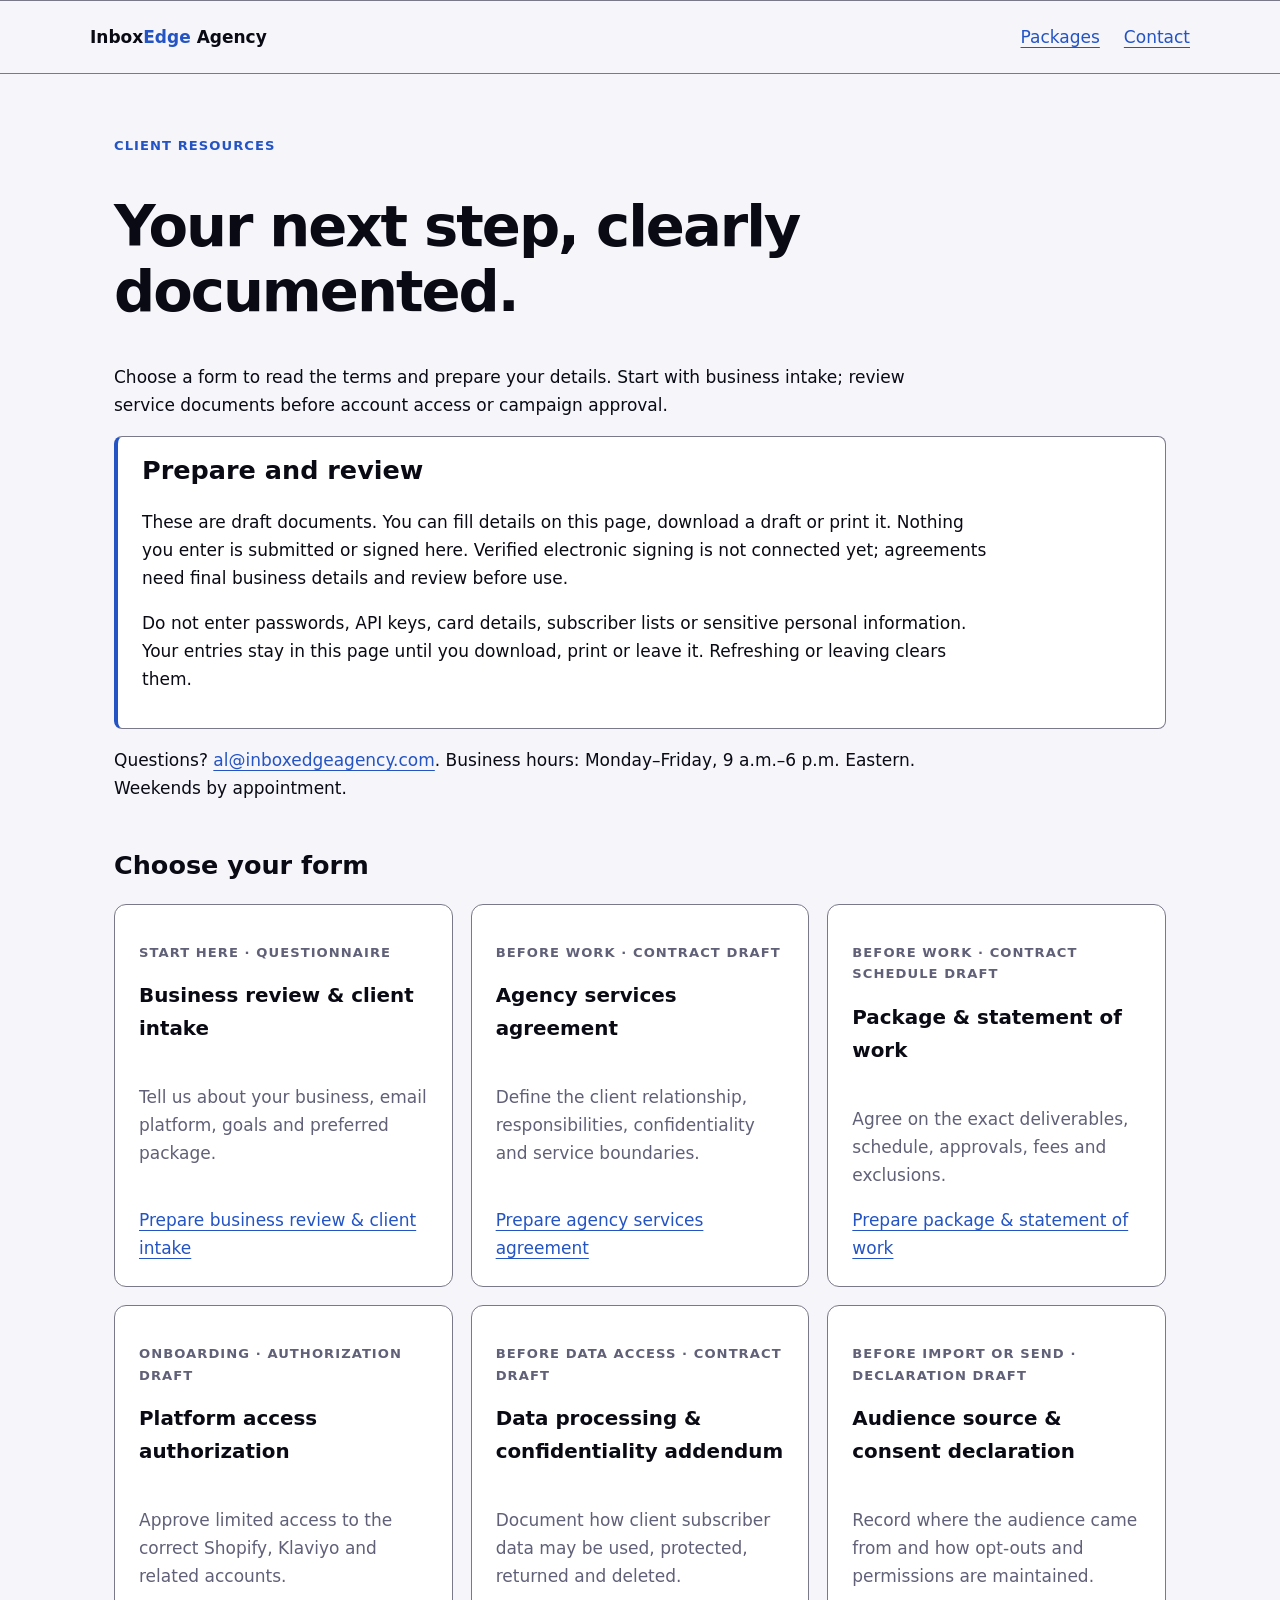
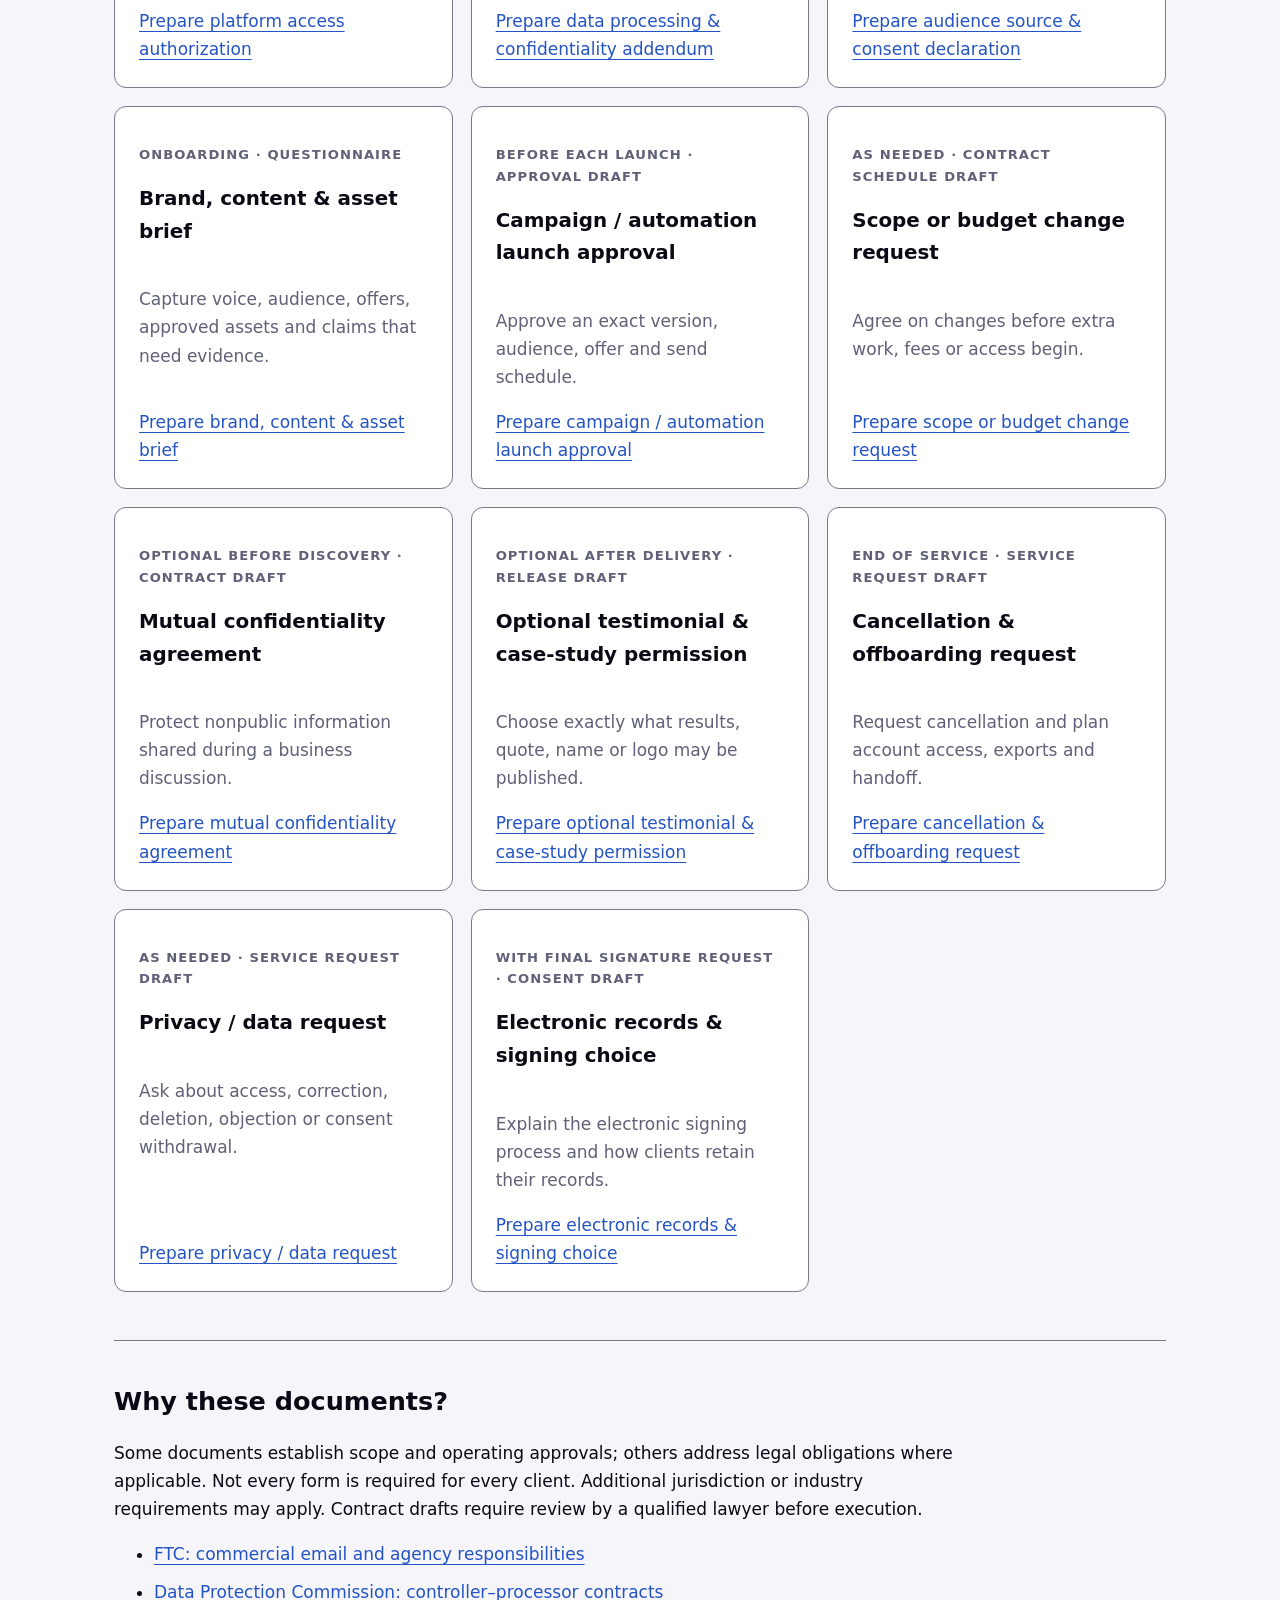
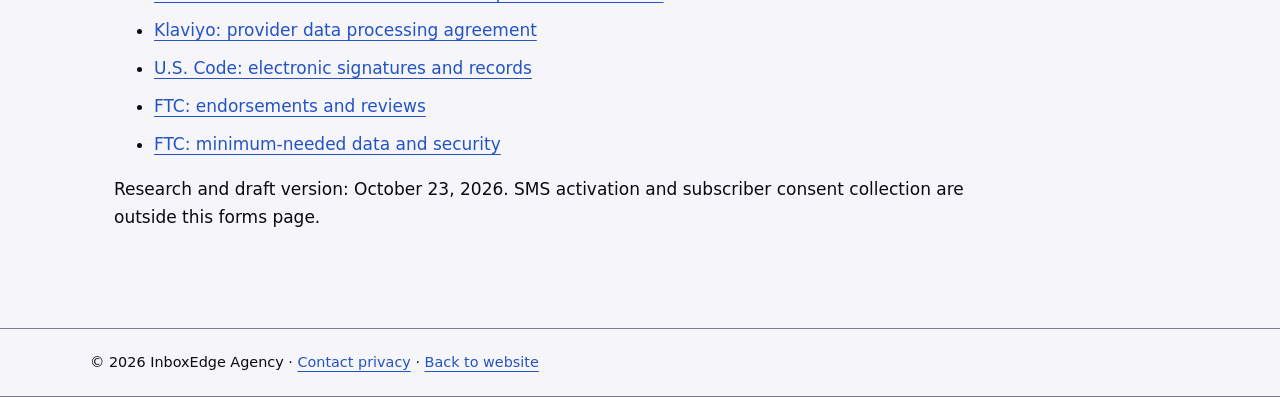
==== forms/index.html @ d17d98b5 "Add researched client forms preparation library and business hours" ====
<!doctype html>
<html lang="en">
<head><meta charset="utf-8"><meta name="viewport" content="width=device-width,initial-scale=1"><meta name="referrer" content="strict-origin-when-cross-origin">
<title>Client Forms | InboxEdge Agency</title><meta name="description" content="Prepare your InboxEdge client intake, project scope, access instructions and service documents.">
<link rel="stylesheet" href="/forms/forms.css"><script src="/forms/forms.js" defer></script></head>
<body><a class="skip" href="#main">Skip to forms</a>
<header><nav aria-label="Main navigation"><a class="brand" href="/">Inbox<span>Edge</span> Agency</a><a href="/#services">Packages</a><a href="/#contact">Contact</a></nav></header>
<main id="main"><div class="intro"><p class="eyebrow">Client resources</p><h1>Your next step, clearly documented.</h1><p>Choose a form to read the terms and prepare your details. Start with business intake; review service documents before account access or campaign approval.</p>
<aside class="notice"><h2>Prepare and review</h2><p>These are draft documents. You can fill details on this page, download a draft or print it. Nothing you enter is submitted or signed here. Verified electronic signing is not connected yet; agreements need final business details and review before use.</p><p>Do not enter passwords, API keys, card details, subscriber lists or sensitive personal information. Your entries stay in this page until you download, print or leave it. Refreshing or leaving clears them.</p></aside>
<p>Questions? <a href="mailto:al@inboxedgeagency.com">al@inboxedgeagency.com</a>. Business hours: Monday–Friday, 9 a.m.–6 p.m. Eastern. Weekends by appointment.</p></div>
<section id="catalog" aria-labelledby="catalog-heading"><h2 id="catalog-heading">Choose your form</h2><div id="cards" class="cards"><p id="loading" role="status">Loading forms…</p></div></section>
<section id="document" hidden aria-labelledby="document-title"><a href="#catalog">← All forms</a><p id="document-meta" class="eyebrow"></p><h2 id="document-title" tabindex="-1"></h2><p id="document-summary"></p><p class="notice">DRAFT • Not submitted • Not signed. Complete agreement details and verified signing are required before execution.</p>
<div id="terms"></div><h3>Prepare your details</h3><p>Fields are optional while preparing a draft. Complete required information in the final approved workflow.</p><div id="fields" class="fields"></div>
<div class="actions"><button id="view-draft" type="button">View / copy completed draft</button><button id="download" type="button" class="secondary">Download draft</button><button id="print" type="button" class="secondary">Print / save as PDF</button><button type="button" disabled>Electronic signing not connected</button></div><div id="draft-output" class="field" hidden><label for="draft-text">Your prepared draft — select and copy to retain a copy</label><textarea id="draft-text" readonly rows="14"></textarea></div><p id="action-status" role="status" aria-live="polite"></p><p>Preparing or downloading does not send your document to InboxEdge. Contact the agency for the final reviewed agreement and a verified signing invitation.</p></section>
<noscript><p>Enable JavaScript to prepare forms. You can also <a href="/forms/catalog.json">read the complete draft document catalog</a> or contact the agency.</p></noscript>
<section class="research"><h2>Why these documents?</h2><p>Some documents establish scope and operating approvals; others address legal obligations where applicable. Not every form is required for every client. Additional jurisdiction or industry requirements may apply. Contract drafts require review by a qualified lawyer before execution.</p><ul>
<li><a href="https://www.ftc.gov/business-guidance/resources/can-spam-act-compliance-guide-business">FTC: commercial email and agency responsibilities</a></li>
<li><a href="https://www.dataprotection.ie/en/dpc-guidance/data-processing-agreements">Data Protection Commission: controller–processor contracts</a></li>
<li><a href="https://www.klaviyo.com/legal/data-processing-agreement">Klaviyo: provider data processing agreement</a></li>
<li><a href="https://uscode.house.gov/view.xhtml?req=granuleid:USC-prelim-title15-section7001&amp;num=0&amp;edition=prelim">U.S. Code: electronic signatures and records</a></li>
<li><a href="https://www.ftc.gov/business-guidance/advertising-marketing/endorsements-influencers-reviews">FTC: endorsements and reviews</a></li>
<li><a href="https://www.ftc.gov/business-guidance/resources/start-security-guide-business">FTC: minimum-needed data and security</a></li></ul><p>Research and draft version: October 23, 2026. SMS activation and subscriber consent collection are outside this forms page.</p></section>
</main><footer>© 2026 InboxEdge Agency · <a href="/#privacy">Contact privacy</a> · <a href="/">Back to website</a></footer></body></html>
---- forms/forms.css ----
:root{color-scheme:dark;--bg:#0a0a0f;--card:#15151e;--fg:#f0f0f5;--muted:#aaaabd;--accent:#8eb0ff;--border:#44445a;--button:#2856c7}
*{box-sizing:border-box}html{scroll-padding-top:24px}body{margin:0;background:var(--bg);color:var(--fg);font:17px/1.65 system-ui,sans-serif}a{color:var(--accent);text-underline-offset:4px}header,footer{border-block:1px solid var(--border);padding:22px max(24px,calc((100vw - 1100px)/2))}nav{display:flex;align-items:center;gap:24px;flex-wrap:wrap}.brand{font-weight:800;color:var(--fg);text-decoration:none;margin-right:auto}.brand span{color:var(--accent)}main{max-width:1100px;margin:auto;padding:48px 24px}h1{font-size:clamp(2.1rem,6vw,3.6rem);line-height:1.12;letter-spacing:-.035em;max-width:800px}h2{line-height:1.25}p{max-width:850px}.eyebrow{color:var(--accent);font-size:.82rem;text-transform:uppercase;letter-spacing:.08em;font-weight:700}.notice{background:var(--card);border:1px solid var(--border);border-left:4px solid var(--accent);padding:18px 24px;border-radius:8px}.notice h2{margin-top:0}section{margin-block:48px}.cards{display:grid;grid-template-columns:repeat(auto-fit,minmax(min(100%,290px),1fr));gap:18px}.card{background:var(--card);padding:24px;border:1px solid var(--border);border-radius:12px;display:flex;flex-direction:column;align-items:flex-start}.card h3{margin-top:4px}.card p{color:var(--muted)}.card a{margin-top:auto}.fields{display:grid;grid-template-columns:minmax(0,1fr);gap:20px}.field label{display:block;font-weight:650}.field input,.field textarea{display:block;width:100%;background:var(--card);color:var(--fg);border:1px solid var(--muted);border-radius:6px;padding:12px;font:inherit}.field textarea{min-height:100px;resize:vertical}.actions{display:flex;flex-wrap:wrap;gap:12px;margin-block:24px}button{font:inherit;background:var(--button);color:#fff;border:1px solid var(--accent);border-radius:6px;padding:12px 18px;cursor:pointer}button.secondary{background:var(--card)}button:disabled{background:var(--card);color:var(--muted);cursor:not-allowed;border-color:var(--border)}:focus-visible{outline:3px solid var(--accent);outline-offset:4px}.skip{position:absolute;top:-100px;left:12px;background:var(--card);padding:12px}.skip:focus{top:12px}.print-value{display:none}#document-title{scroll-margin-top:24px}.research{border-top:1px solid var(--border);padding-top:24px}footer{font-size:.9rem}li{margin-bottom:10px}button,a,input,textarea{overflow-wrap:anywhere}[hidden]{display:none!important}
@media(prefers-color-scheme:light){:root{color-scheme:light;--bg:#f5f5fa;--card:#fff;--fg:#0a0a14;--muted:#606078;--accent:#2454c4;--border:#79798a}}
@media(prefers-reduced-motion:reduce){*{scroll-behavior:auto!important}}
@media print{body{background:white;color:black;font:11pt/1.5 sans-serif}header,footer,.intro,#catalog,.research,.actions,#action-status,#document>a,#document>p:last-child{display:none!important}main{max-width:none;padding:0}section{margin:0}#document{display:block}a{color:black}input,textarea{display:none!important}.print-value{display:block;white-space:pre-wrap;overflow-wrap:anywhere;border-bottom:1px solid #888;padding:8px 0;min-height:25px}.field{break-inside:avoid;margin-bottom:18px}.notice{background:white;border:1px solid black}h3{break-after:avoid}}
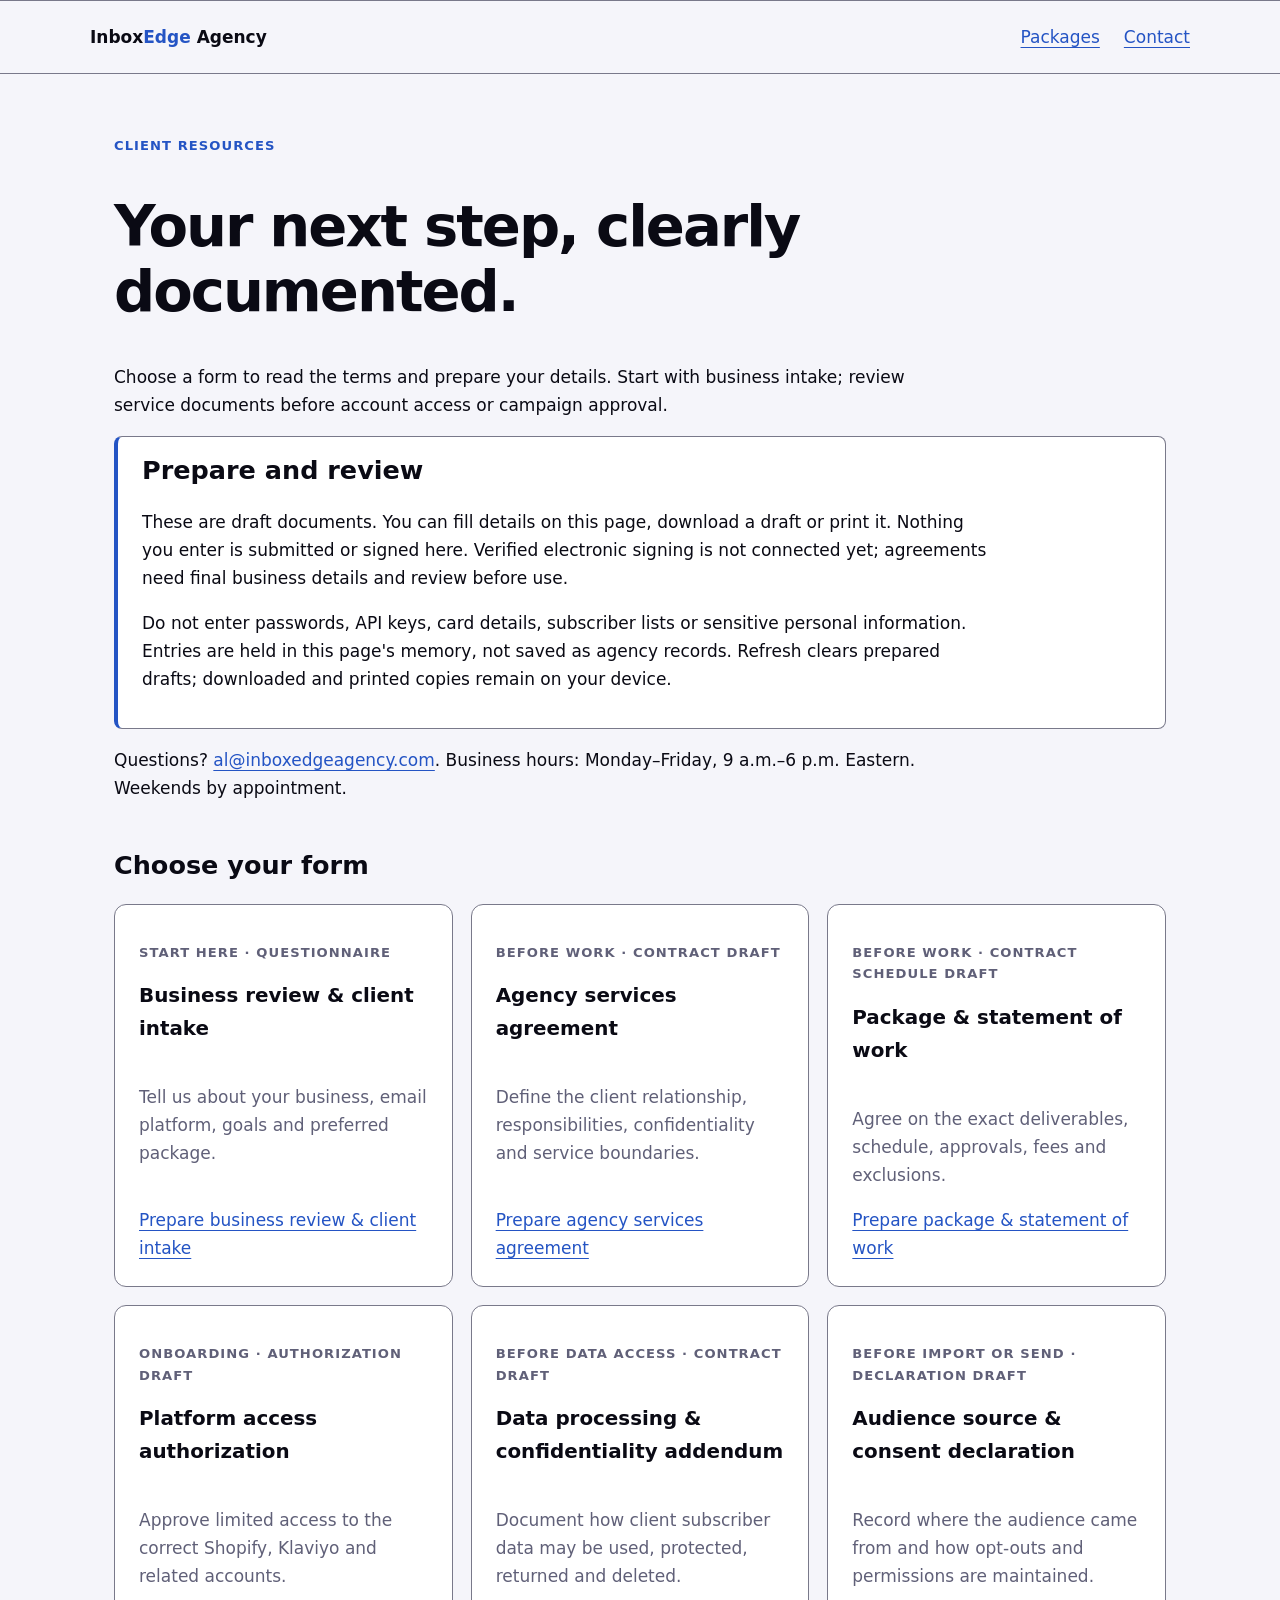
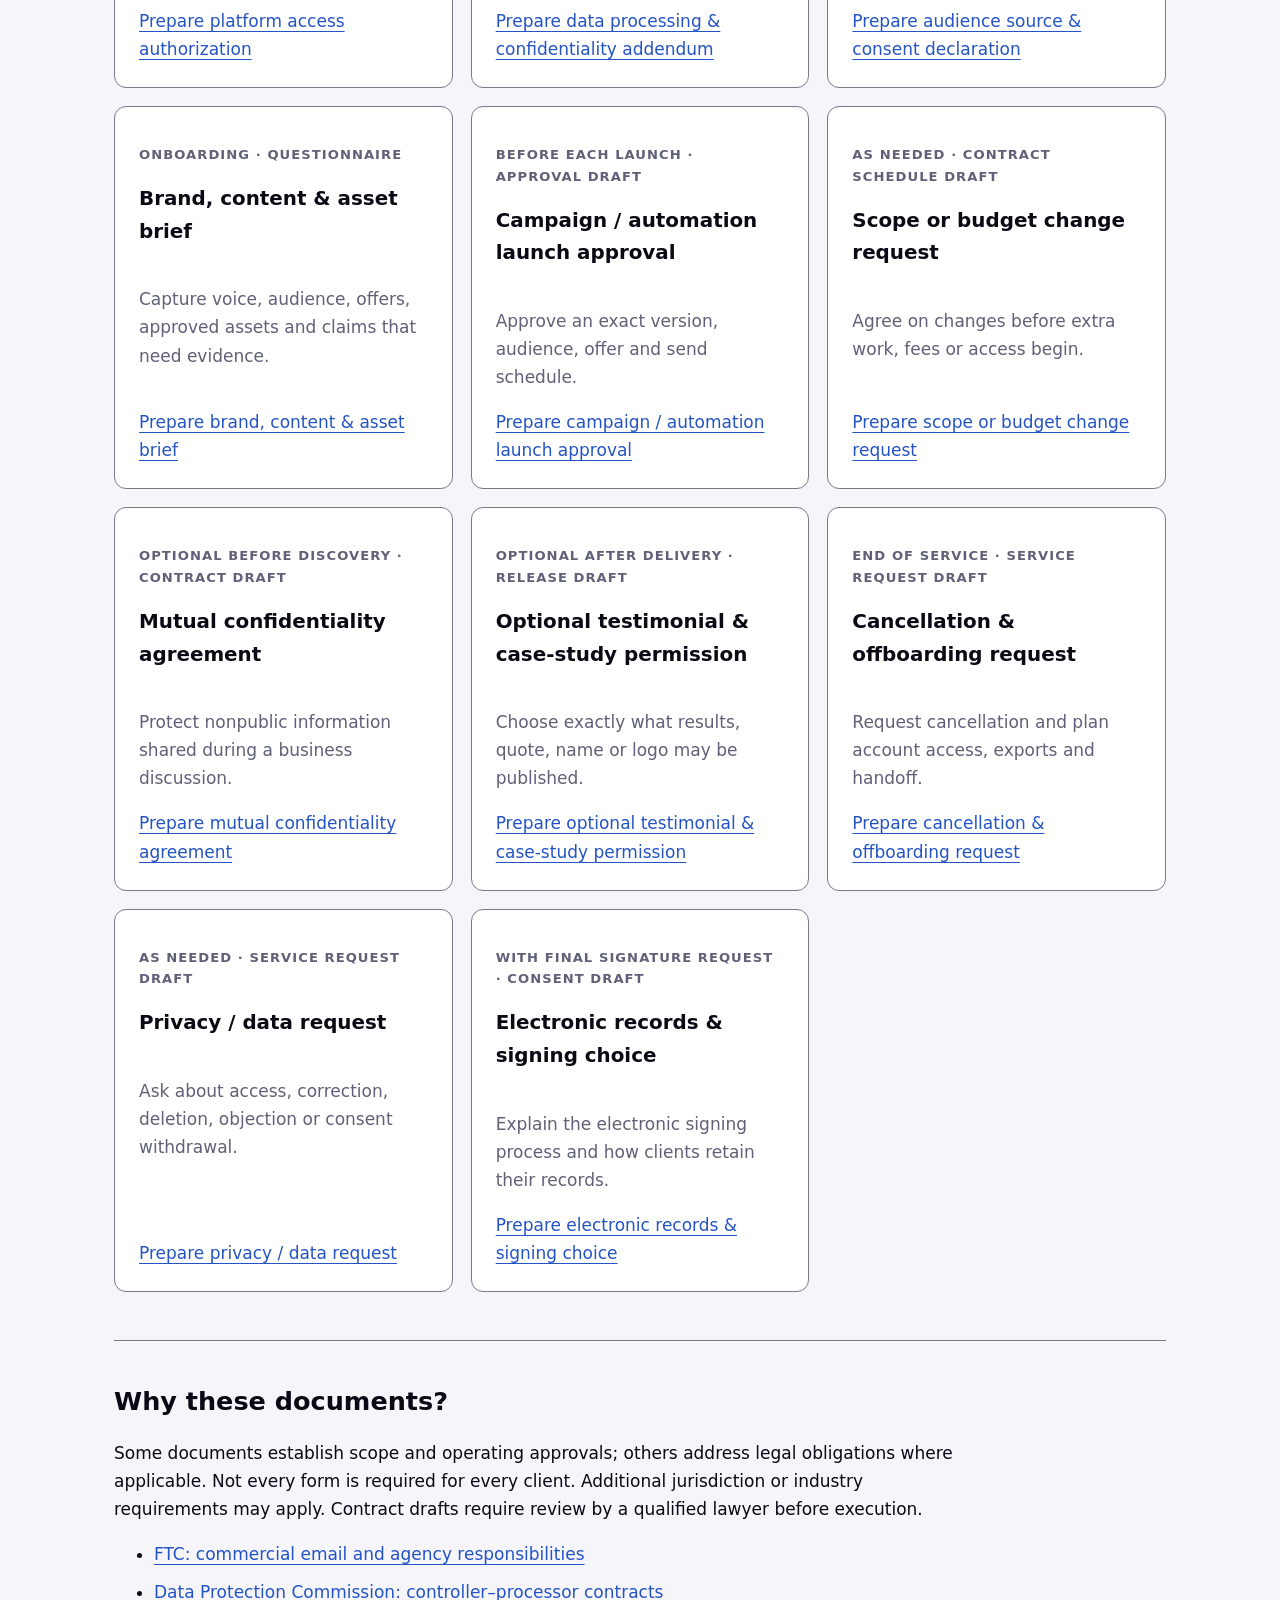
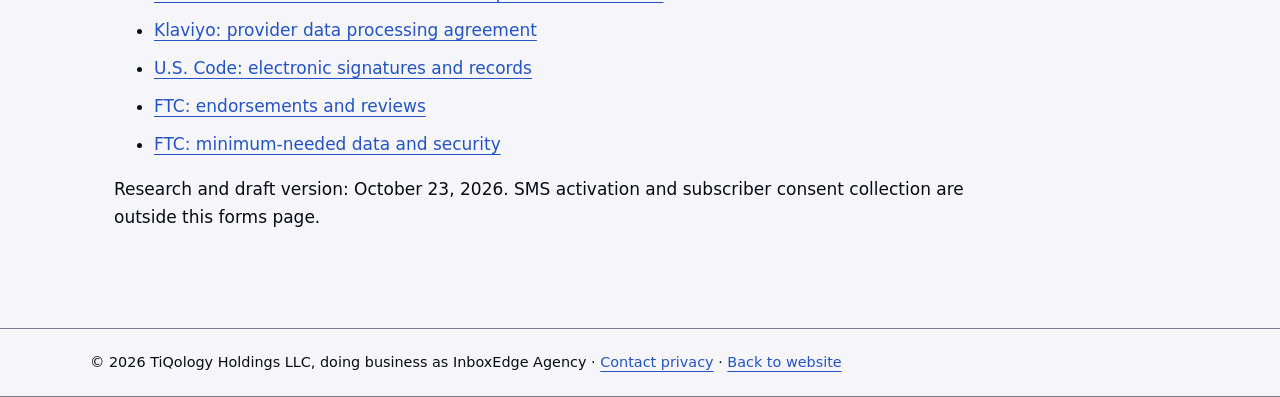
==== commit 597b4846: "Identify TiQology Holdings LLC as InboxEdge contracting entity" ====
--- a/forms/index.html
+++ b/forms/index.html
@@ -6,7 +6,7 @@
 <body><a class="skip" href="#main">Skip to forms</a>
 <header><nav aria-label="Main navigation"><a class="brand" href="/">Inbox<span>Edge</span> Agency</a><a href="/#services">Packages</a><a href="/#contact">Contact</a></nav></header>
 <main id="main"><div class="intro"><p class="eyebrow">Client resources</p><h1>Your next step, clearly documented.</h1><p>Choose a form to read the terms and prepare your details. Start with business intake; review service documents before account access or campaign approval.</p>
-<aside class="notice"><h2>Prepare and review</h2><p>These are draft documents. You can fill details on this page, download a draft or print it. Nothing you enter is submitted or signed here. Verified electronic signing is not connected yet; agreements need final business details and review before use.</p><p>Do not enter passwords, API keys, card details, subscriber lists or sensitive personal information. Your entries stay in this page until you download, print or leave it. Refreshing or leaving clears them.</p></aside>
+<aside class="notice"><h2>Prepare and review</h2><p>These are draft documents. You can fill details on this page, download a draft or print it. Nothing you enter is submitted or signed here. Verified electronic signing is not connected yet; agreements need final business details and review before use.</p><p>Do not enter passwords, API keys, card details, subscriber lists or sensitive personal information. Entries are held in this page's memory, not saved as agency records. Refresh clears prepared drafts; downloaded and printed copies remain on your device.</p></aside>
 <p>Questions? <a href="mailto:al@inboxedgeagency.com">al@inboxedgeagency.com</a>. Business hours: Monday–Friday, 9 a.m.–6 p.m. Eastern. Weekends by appointment.</p></div>
 <section id="catalog" aria-labelledby="catalog-heading"><h2 id="catalog-heading">Choose your form</h2><div id="cards" class="cards"><p id="loading" role="status">Loading forms…</p></div></section>
 <section id="document" hidden aria-labelledby="document-title"><a href="#catalog">← All forms</a><p id="document-meta" class="eyebrow"></p><h2 id="document-title" tabindex="-1"></h2><p id="document-summary"></p><p class="notice">DRAFT • Not submitted • Not signed. Complete agreement details and verified signing are required before execution.</p>
@@ -20,4 +20,4 @@
 <li><a href="https://uscode.house.gov/view.xhtml?req=granuleid:USC-prelim-title15-section7001&amp;num=0&amp;edition=prelim">U.S. Code: electronic signatures and records</a></li>
 <li><a href="https://www.ftc.gov/business-guidance/advertising-marketing/endorsements-influencers-reviews">FTC: endorsements and reviews</a></li>
 <li><a href="https://www.ftc.gov/business-guidance/resources/start-security-guide-business">FTC: minimum-needed data and security</a></li></ul><p>Research and draft version: October 23, 2026. SMS activation and subscriber consent collection are outside this forms page.</p></section>
-</main><footer>© 2026 InboxEdge Agency · <a href="/#privacy">Contact privacy</a> · <a href="/">Back to website</a></footer></body></html>
+</main><footer>© 2026 TiQology Holdings LLC, doing business as InboxEdge Agency · <a href="/#privacy">Contact privacy</a> · <a href="/">Back to website</a></footer></body></html>
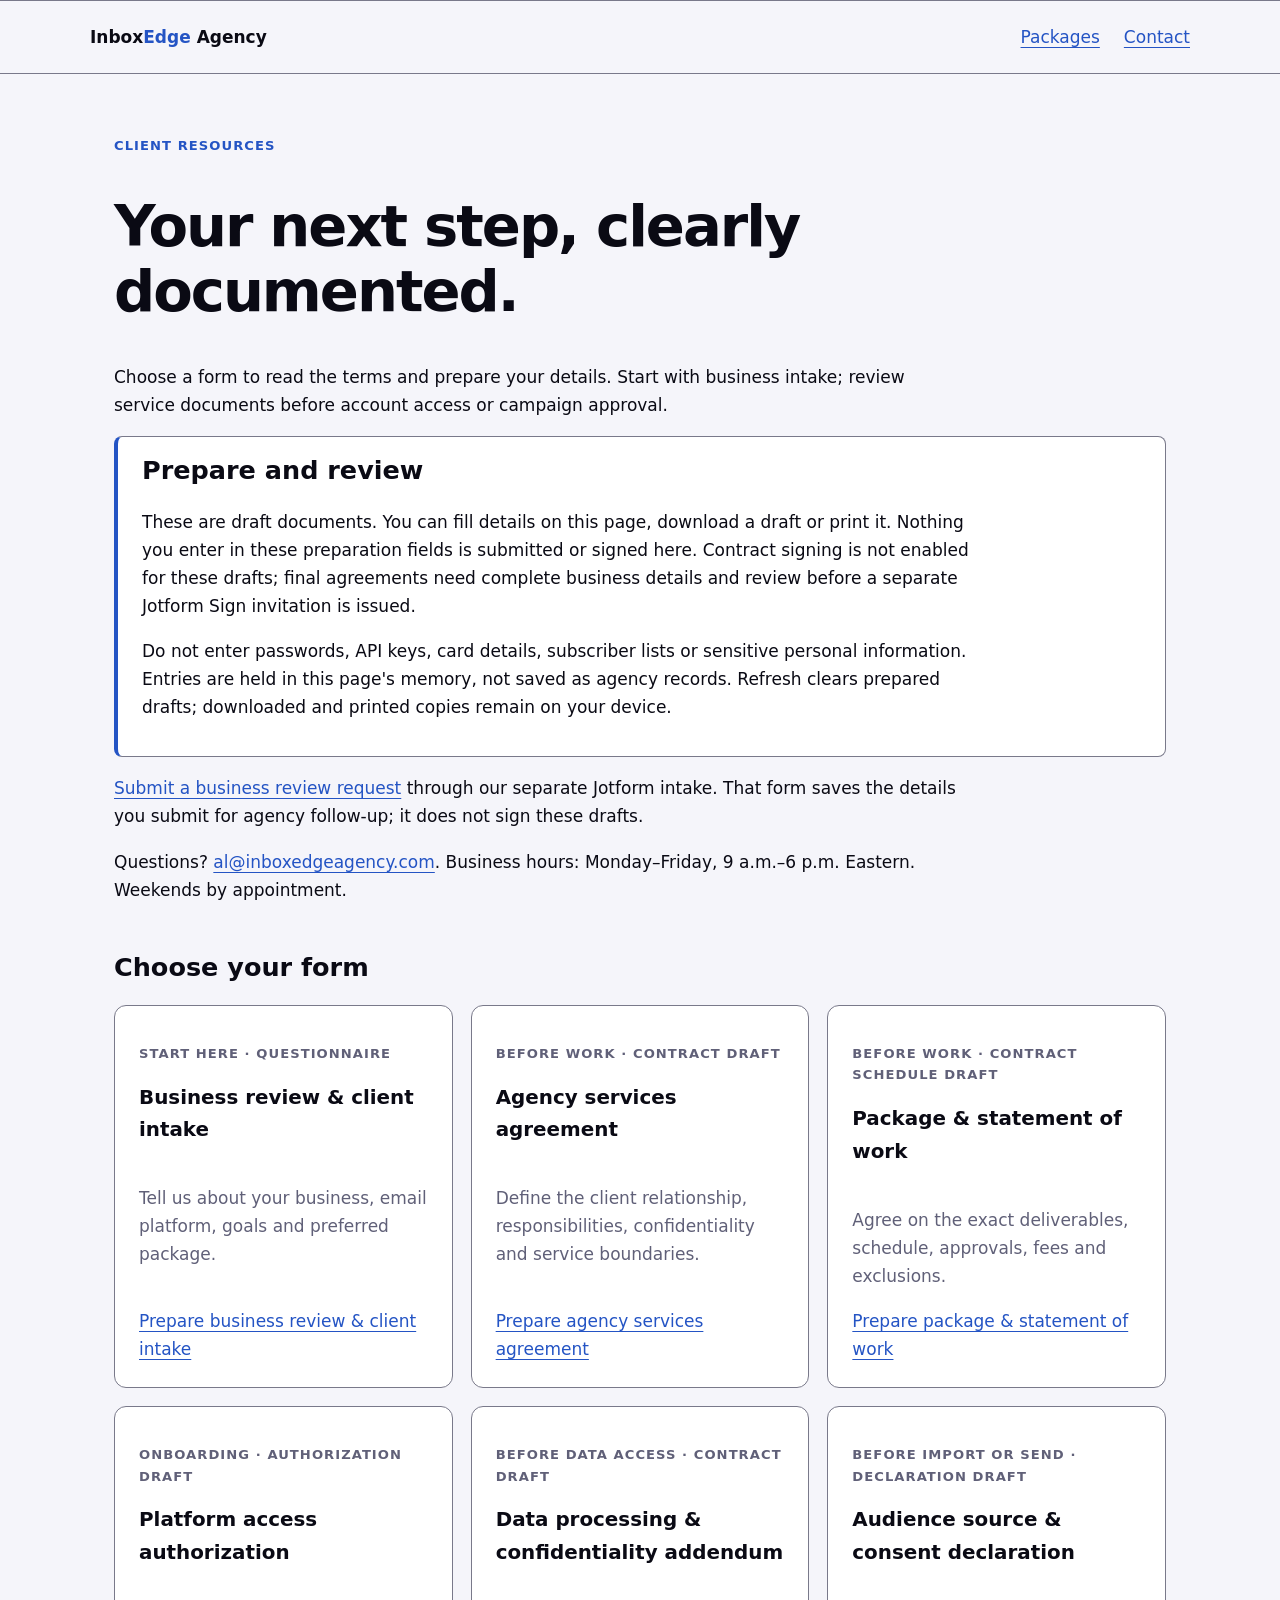
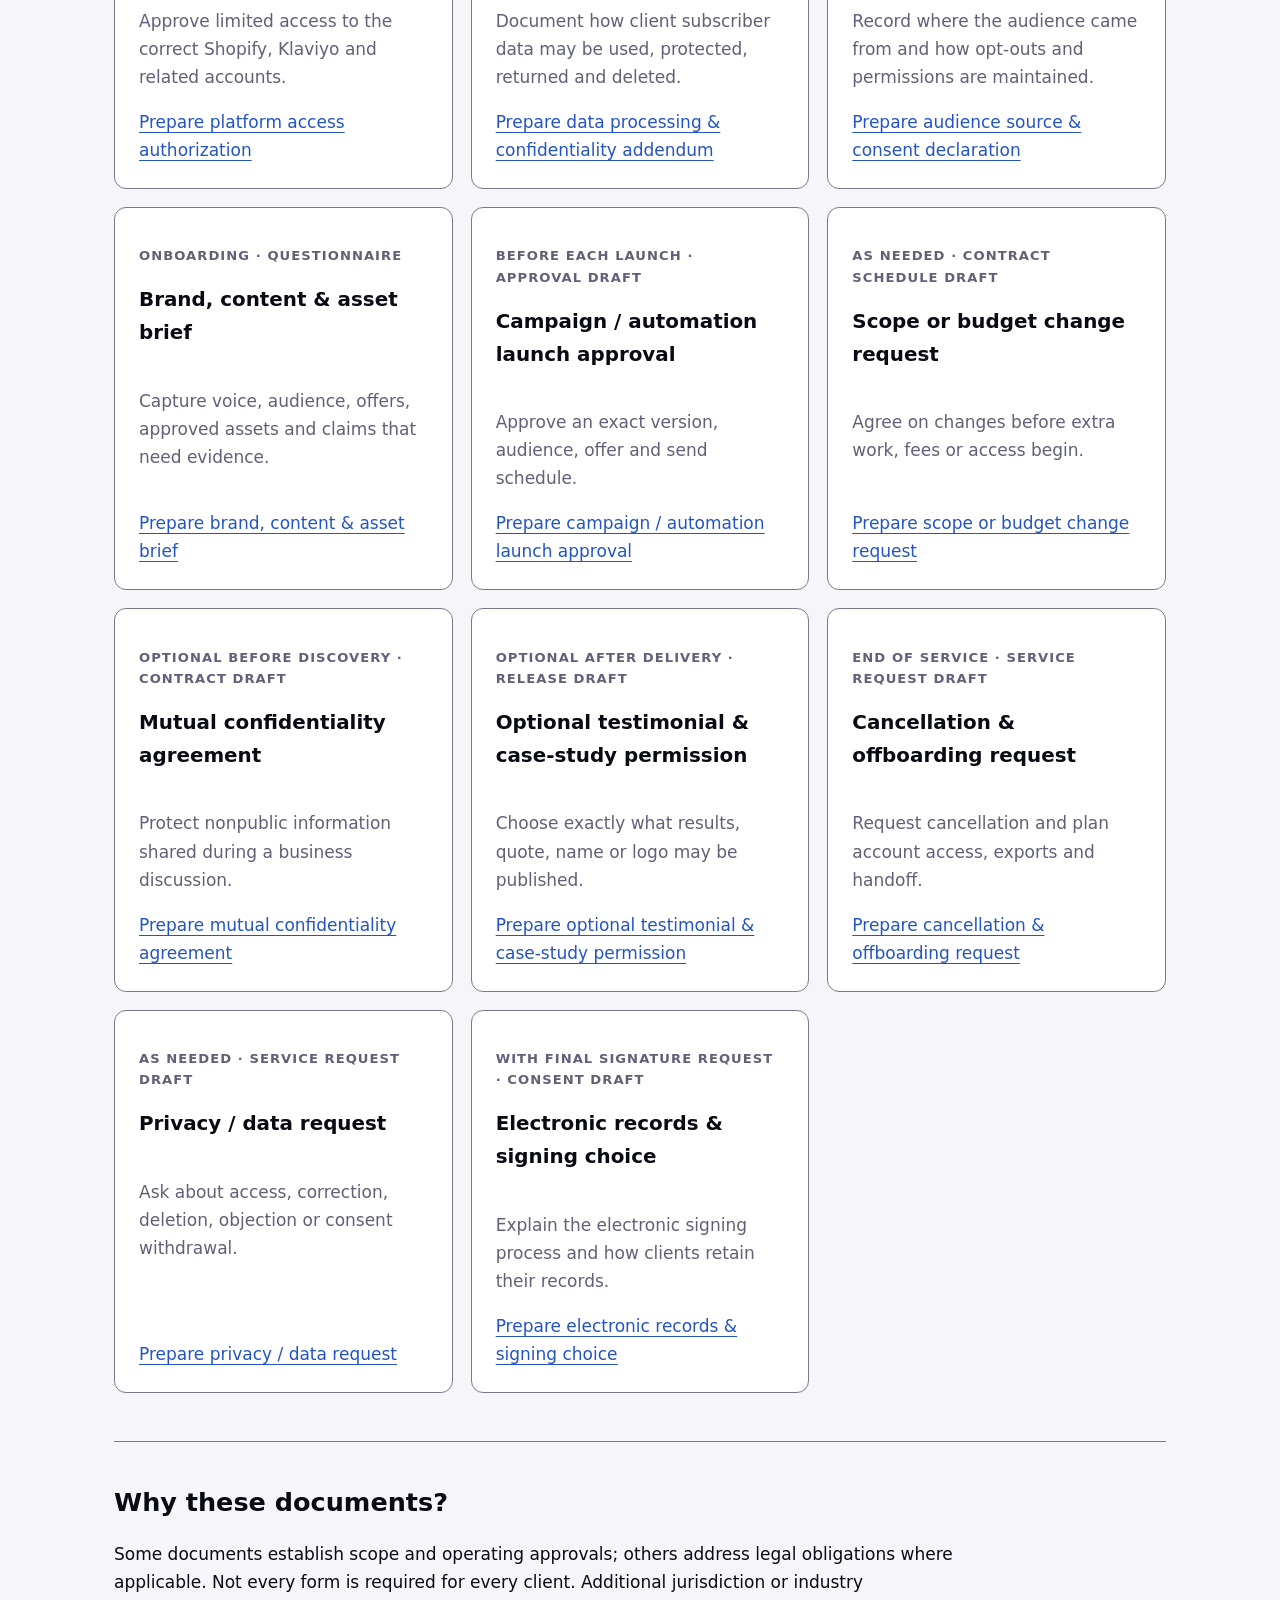
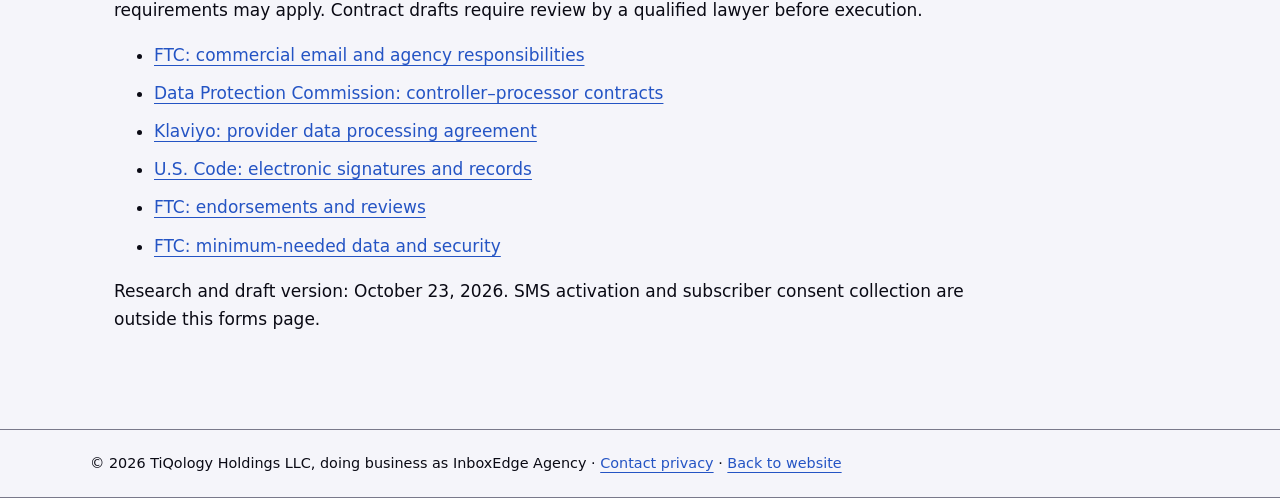
==== commit fc774841: "Connect tested qualified intake with package prefill and accurate privacy" ====
--- a/forms/index.html
+++ b/forms/index.html
@@ -6,12 +6,13 @@
 <body><a class="skip" href="#main">Skip to forms</a>
 <header><nav aria-label="Main navigation"><a class="brand" href="/">Inbox<span>Edge</span> Agency</a><a href="/#services">Packages</a><a href="/#contact">Contact</a></nav></header>
 <main id="main"><div class="intro"><p class="eyebrow">Client resources</p><h1>Your next step, clearly documented.</h1><p>Choose a form to read the terms and prepare your details. Start with business intake; review service documents before account access or campaign approval.</p>
-<aside class="notice"><h2>Prepare and review</h2><p>These are draft documents. You can fill details on this page, download a draft or print it. Nothing you enter is submitted or signed here. Verified electronic signing is not connected yet; agreements need final business details and review before use.</p><p>Do not enter passwords, API keys, card details, subscriber lists or sensitive personal information. Entries are held in this page's memory, not saved as agency records. Refresh clears prepared drafts; downloaded and printed copies remain on your device.</p></aside>
+<aside class="notice"><h2>Prepare and review</h2><p>These are draft documents. You can fill details on this page, download a draft or print it. Nothing you enter in these preparation fields is submitted or signed here. Contract signing is not enabled for these drafts; final agreements need complete business details and review before a separate Jotform Sign invitation is issued.</p><p>Do not enter passwords, API keys, card details, subscriber lists or sensitive personal information. Entries are held in this page's memory, not saved as agency records. Refresh clears prepared drafts; downloaded and printed copies remain on your device.</p></aside>
+<p><a href="https://www.jotform.com/262954506255058?package=Free%20business%20review%20or%20undecided">Submit a business review request</a> through our separate Jotform intake. That form saves the details you submit for agency follow-up; it does not sign these drafts.</p>
 <p>Questions? <a href="mailto:al@inboxedgeagency.com">al@inboxedgeagency.com</a>. Business hours: Monday–Friday, 9 a.m.–6 p.m. Eastern. Weekends by appointment.</p></div>
 <section id="catalog" aria-labelledby="catalog-heading"><h2 id="catalog-heading">Choose your form</h2><div id="cards" class="cards"><p id="loading" role="status">Loading forms…</p></div></section>
 <section id="document" hidden aria-labelledby="document-title"><a href="#catalog">← All forms</a><p id="document-meta" class="eyebrow"></p><h2 id="document-title" tabindex="-1"></h2><p id="document-summary"></p><p class="notice">DRAFT • Not submitted • Not signed. Complete agreement details and verified signing are required before execution.</p>
 <div id="terms"></div><h3>Prepare your details</h3><p>Fields are optional while preparing a draft. Complete required information in the final approved workflow.</p><div id="fields" class="fields"></div>
-<div class="actions"><button id="view-draft" type="button">View / copy completed draft</button><button id="download" type="button" class="secondary">Download draft</button><button id="print" type="button" class="secondary">Print / save as PDF</button><button type="button" disabled>Electronic signing not connected</button></div><div id="draft-output" class="field" hidden><label for="draft-text">Your prepared draft — select and copy to retain a copy</label><textarea id="draft-text" readonly rows="14"></textarea></div><p id="action-status" role="status" aria-live="polite"></p><p>Preparing or downloading does not send your document to InboxEdge. Contact the agency for the final reviewed agreement and a verified signing invitation.</p></section>
+<div class="actions"><button id="view-draft" type="button">View / copy completed draft</button><button id="download" type="button" class="secondary">Download draft</button><button id="print" type="button" class="secondary">Print / save as PDF</button><button type="button" disabled>Draft cannot be signed</button></div><div id="draft-output" class="field" hidden><label for="draft-text">Your prepared draft — select and copy to retain a copy</label><textarea id="draft-text" readonly rows="14"></textarea></div><p id="action-status" role="status" aria-live="polite"></p><p>Preparing or downloading does not send your document to InboxEdge. Contact the agency for the final reviewed agreement and a verified signing invitation.</p></section>
 <noscript><p>Enable JavaScript to prepare forms. You can also <a href="/forms/catalog.json">read the complete draft document catalog</a> or contact the agency.</p></noscript>
 <section class="research"><h2>Why these documents?</h2><p>Some documents establish scope and operating approvals; others address legal obligations where applicable. Not every form is required for every client. Additional jurisdiction or industry requirements may apply. Contract drafts require review by a qualified lawyer before execution.</p><ul>
 <li><a href="https://www.ftc.gov/business-guidance/resources/can-spam-act-compliance-guide-business">FTC: commercial email and agency responsibilities</a></li>
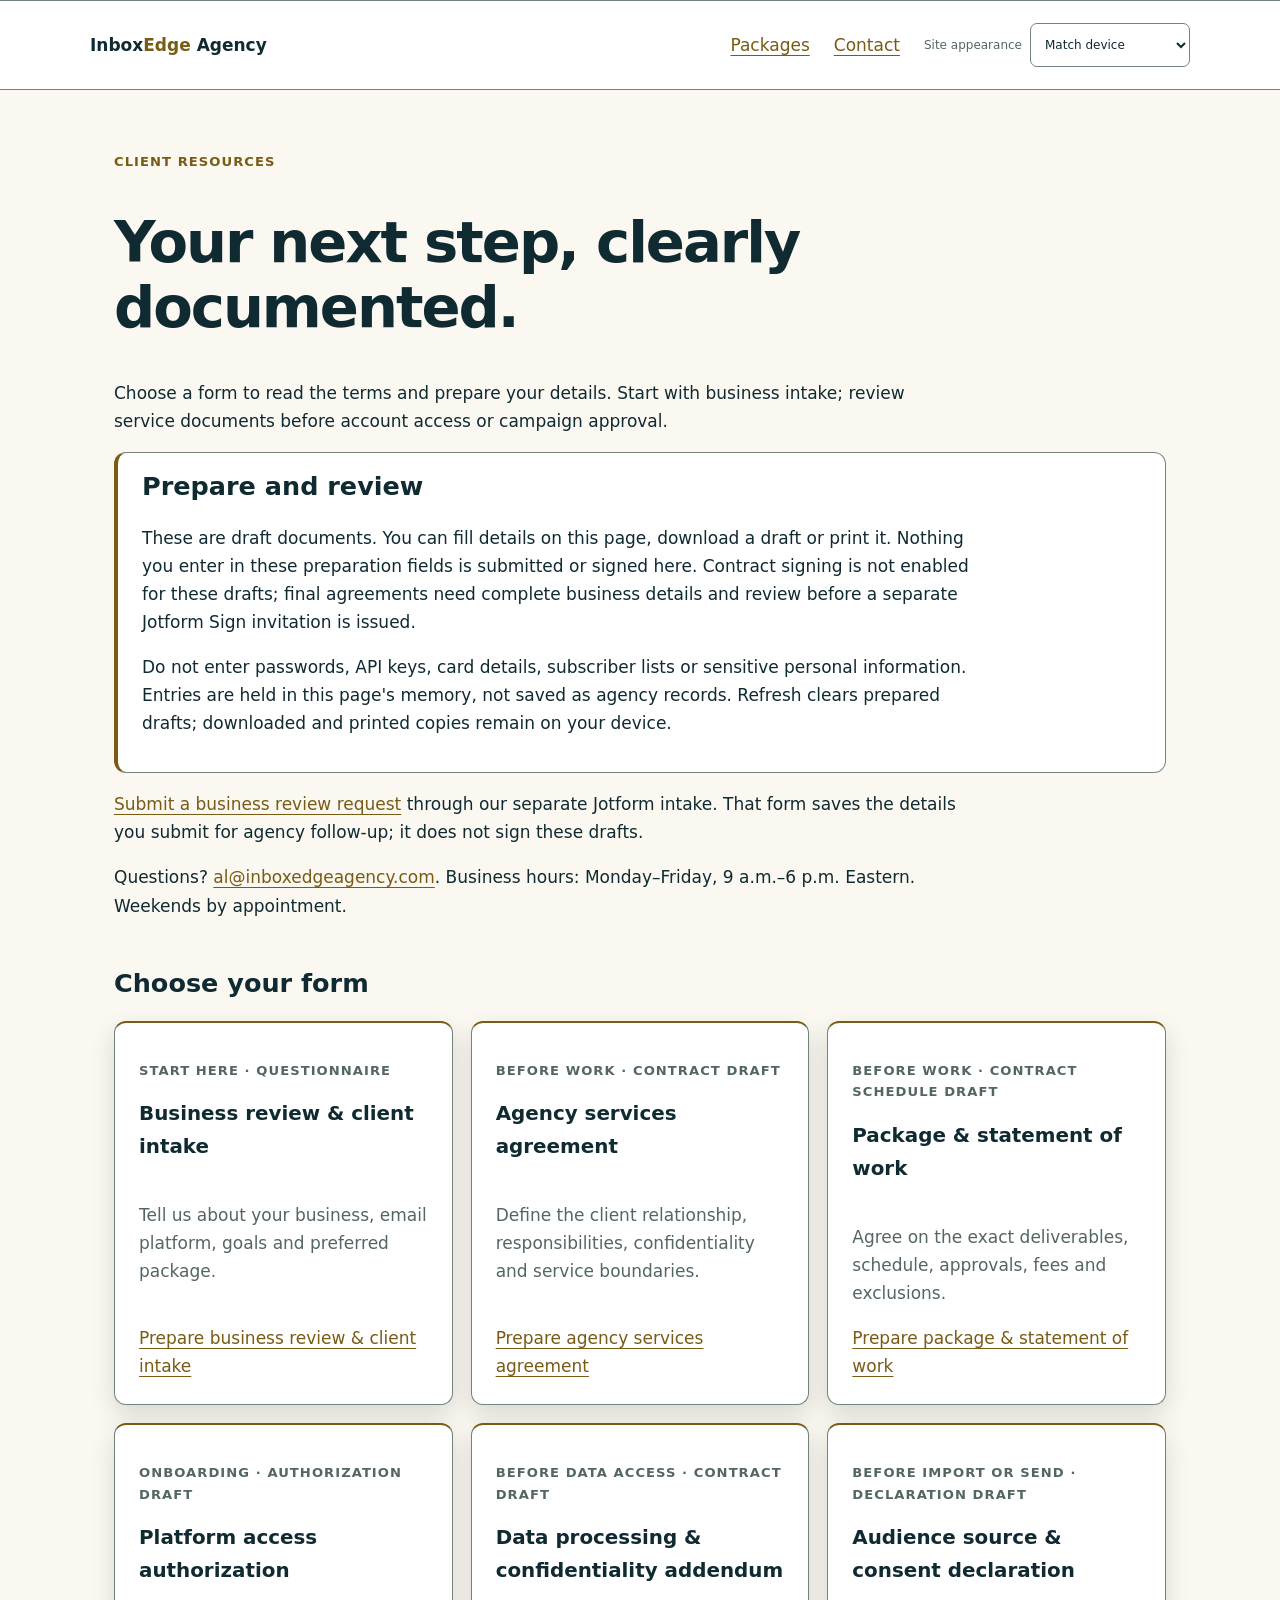
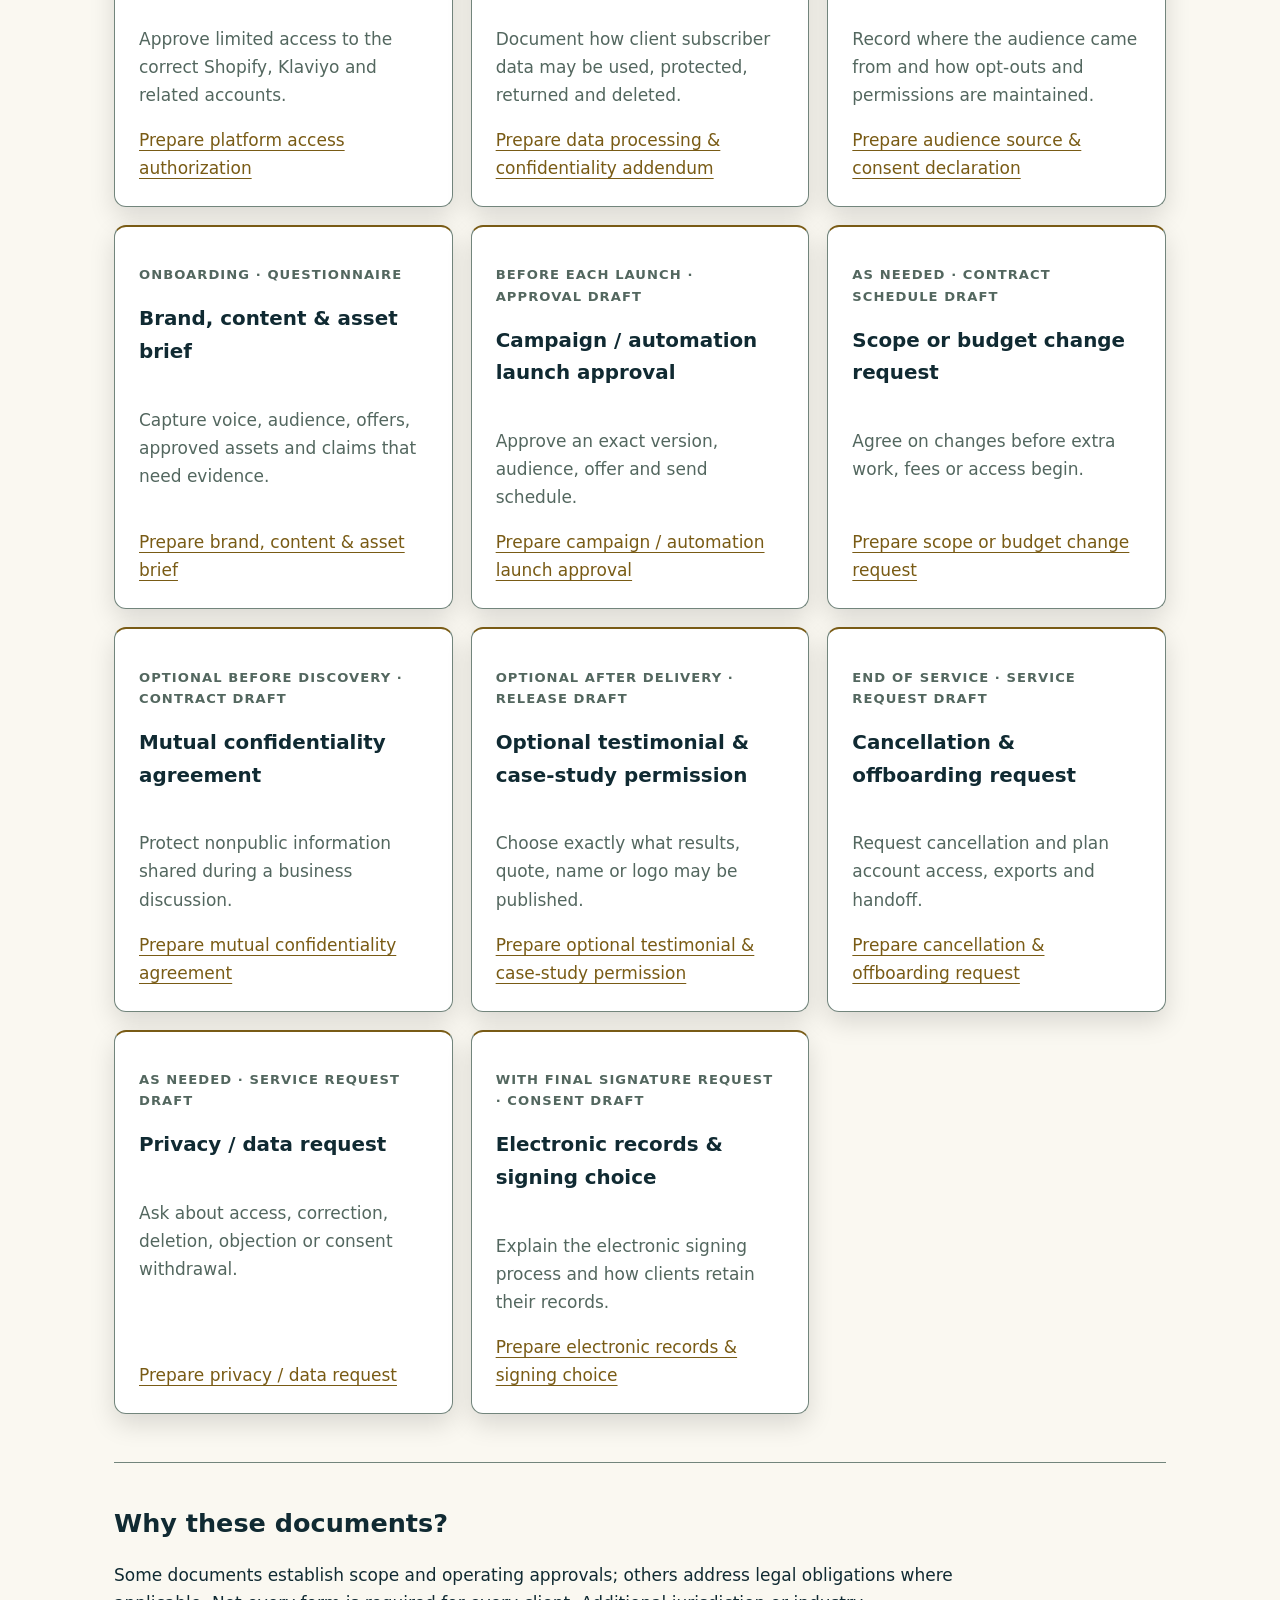
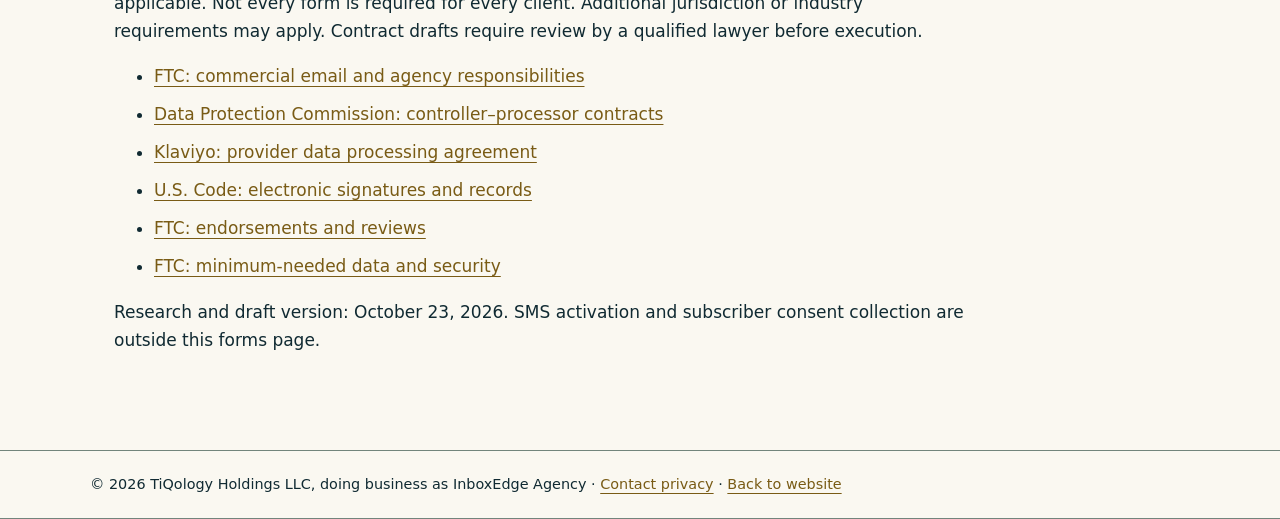
==== commit b30bedd2: "Add selectable maroon gold and accessible site appearances" ====
--- a/forms/index.html
+++ b/forms/index.html
@@ -2,9 +2,9 @@
 <html lang="en">
 <head><meta charset="utf-8"><meta name="viewport" content="width=device-width,initial-scale=1"><meta name="referrer" content="strict-origin-when-cross-origin">
 <title>Client Forms | InboxEdge Agency</title><meta name="description" content="Prepare your InboxEdge client intake, project scope, access instructions and service documents.">
-<link rel="stylesheet" href="/forms/forms.css"><script src="/forms/forms.js" defer></script></head>
+<link rel="stylesheet" href="/forms/forms.css"><link rel="stylesheet" href="/theme.css"><script src="/theme.js" defer></script><script src="/forms/forms.js" defer></script></head>
 <body><a class="skip" href="#main">Skip to forms</a>
-<header><nav aria-label="Main navigation"><a class="brand" href="/">Inbox<span>Edge</span> Agency</a><a href="/#services">Packages</a><a href="/#contact">Contact</a></nav></header>
+<header><nav aria-label="Main navigation"><a class="brand" href="/">Inbox<span>Edge</span> Agency</a><a href="/#services">Packages</a><a href="/#contact">Contact</a><div class="theme-control" hidden><label for="site-view">Site appearance</label><select id="site-view" name="site-view"><option value="system">Match device</option><option value="navy">Navy &amp; Emerald</option><option value="maroon">Maroon &amp; Gold</option><option value="light">Warm Light</option></select></div></nav></header>
 <main id="main"><div class="intro"><p class="eyebrow">Client resources</p><h1>Your next step, clearly documented.</h1><p>Choose a form to read the terms and prepare your details. Start with business intake; review service documents before account access or campaign approval.</p>
 <aside class="notice"><h2>Prepare and review</h2><p>These are draft documents. You can fill details on this page, download a draft or print it. Nothing you enter in these preparation fields is submitted or signed here. Contract signing is not enabled for these drafts; final agreements need complete business details and review before a separate Jotform Sign invitation is issued.</p><p>Do not enter passwords, API keys, card details, subscriber lists or sensitive personal information. Entries are held in this page's memory, not saved as agency records. Refresh clears prepared drafts; downloaded and printed copies remain on your device.</p></aside>
 <p><a href="https://www.jotform.com/262954506255058?package=Free%20business%20review%20or%20undecided">Submit a business review request</a> through our separate Jotform intake. That form saves the details you submit for agency follow-up; it does not sign these drafts.</p>
--- a/forms/forms.css
+++ b/forms/forms.css
@@ -1,5 +1,6 @@
-:root{color-scheme:dark;--bg:#0a0a0f;--card:#15151e;--fg:#f0f0f5;--muted:#aaaabd;--accent:#8eb0ff;--border:#44445a;--button:#2856c7}
+:root{color-scheme:dark;--bg:#071726;--card:#102c3c;--fg:#f5f3eb;--muted:#b0c3c7;--accent:#edc879;--border:#69858c;--button:#08654f}
 *{box-sizing:border-box}html{scroll-padding-top:24px}body{margin:0;background:var(--bg);color:var(--fg);font:17px/1.65 system-ui,sans-serif}a{color:var(--accent);text-underline-offset:4px}header,footer{border-block:1px solid var(--border);padding:22px max(24px,calc((100vw - 1100px)/2))}nav{display:flex;align-items:center;gap:24px;flex-wrap:wrap}.brand{font-weight:800;color:var(--fg);text-decoration:none;margin-right:auto}.brand span{color:var(--accent)}main{max-width:1100px;margin:auto;padding:48px 24px}h1{font-size:clamp(2.1rem,6vw,3.6rem);line-height:1.12;letter-spacing:-.035em;max-width:800px}h2{line-height:1.25}p{max-width:850px}.eyebrow{color:var(--accent);font-size:.82rem;text-transform:uppercase;letter-spacing:.08em;font-weight:700}.notice{background:var(--card);border:1px solid var(--border);border-left:4px solid var(--accent);padding:18px 24px;border-radius:8px}.notice h2{margin-top:0}section{margin-block:48px}.cards{display:grid;grid-template-columns:repeat(auto-fit,minmax(min(100%,290px),1fr));gap:18px}.card{background:var(--card);padding:24px;border:1px solid var(--border);border-radius:12px;display:flex;flex-direction:column;align-items:flex-start}.card h3{margin-top:4px}.card p{color:var(--muted)}.card a{margin-top:auto}.fields{display:grid;grid-template-columns:minmax(0,1fr);gap:20px}.field label{display:block;font-weight:650}.field input,.field textarea{display:block;width:100%;background:var(--card);color:var(--fg);border:1px solid var(--muted);border-radius:6px;padding:12px;font:inherit}.field textarea{min-height:100px;resize:vertical}.actions{display:flex;flex-wrap:wrap;gap:12px;margin-block:24px}button{font:inherit;background:var(--button);color:#fff;border:1px solid var(--accent);border-radius:6px;padding:12px 18px;cursor:pointer}button.secondary{background:var(--card)}button:disabled{background:var(--card);color:var(--muted);cursor:not-allowed;border-color:var(--border)}:focus-visible{outline:3px solid var(--accent);outline-offset:4px}.skip{position:absolute;top:-100px;left:12px;background:var(--card);padding:12px}.skip:focus{top:12px}.print-value{display:none}#document-title{scroll-margin-top:24px}.research{border-top:1px solid var(--border);padding-top:24px}footer{font-size:.9rem}li{margin-bottom:10px}button,a,input,textarea{overflow-wrap:anywhere}[hidden]{display:none!important}
-@media(prefers-color-scheme:light){:root{color-scheme:light;--bg:#f5f5fa;--card:#fff;--fg:#0a0a14;--muted:#606078;--accent:#2454c4;--border:#79798a}}
+@media(prefers-color-scheme:light){:root{color-scheme:light;--bg:#faf8f1;--card:#fff;--fg:#102a32;--muted:#53675f;--accent:#795b15;--border:#72857c}}
 @media(prefers-reduced-motion:reduce){*{scroll-behavior:auto!important}}
+header{background:var(--card)}.card{box-shadow:0 10px 26px #0002;border-top:2px solid var(--accent)}.notice{border-radius:12px}.field input:focus,.field textarea:focus{border-color:var(--accent)}button:not(:disabled):hover{filter:brightness(.94)}button{min-height:48px}@media(max-width:600px){main{padding:32px 20px}.card,.notice{padding:20px}.actions>button{width:100%}}
 @media print{body{background:white;color:black;font:11pt/1.5 sans-serif}header,footer,.intro,#catalog,.research,.actions,#action-status,#document>a,#document>p:last-child{display:none!important}main{max-width:none;padding:0}section{margin:0}#document{display:block}a{color:black}input,textarea{display:none!important}.print-value{display:block;white-space:pre-wrap;overflow-wrap:anywhere;border-bottom:1px solid #888;padding:8px 0;min-height:25px}.field{break-inside:avoid;margin-bottom:18px}.notice{background:white;border:1px solid black}h3{break-after:avoid}}
--- a/theme.css
+++ b/theme.css
@@ -0,0 +1,39 @@
+/* Shared presentation preferences. No customer or form data is stored. */
+:root[data-view="navy"] {
+  color-scheme:dark;
+  --bg:#071726;--bg-2:#0b2132;--bg-card:#102c3c;--card:#102c3c;
+  --fg:#f5f3eb;--fg-2:#bdcdd0;--fg-3:#b0c3c7;--muted:#bdcdd0;
+  --accent:#edc879;--accent-2:#ffe3a5;--border:#69858c;
+  --button:#08654f;--button-hover:#07513f;--good:#78e2b7;
+  --glow:rgba(26,164,129,.19);--wash:rgba(237,200,121,.055);
+}
+:root[data-view="maroon"] {
+  color-scheme:dark;
+  --bg:#210c16;--bg-2:#30111f;--bg-card:#421c2b;--card:#421c2b;
+  --fg:#fff4e6;--fg-2:#e1c5cb;--fg-3:#d9b6bf;--muted:#e1c5cb;
+  --accent:#f2cc80;--accent-2:#ffe6ad;--border:#a27a86;
+  --button:#84324d;--button-hover:#6d253e;--good:#a4e6c4;
+  --glow:rgba(190,79,115,.22);--wash:rgba(242,204,128,.075);
+}
+:root[data-view="light"] {
+  color-scheme:light;
+  --bg:#faf8f1;--bg-2:#f0f3ed;--bg-card:#fff;--card:#fff;
+  --fg:#102a32;--fg-2:#425951;--fg-3:#53675f;--muted:#425951;
+  --accent:#795b15;--accent-2:#62490f;--border:#72857c;
+  --button:#08654f;--button-hover:#07513f;--good:#08654f;
+  --glow:rgba(26,164,129,.12);--wash:rgba(121,91,21,.04);
+}
+body{background-image:radial-gradient(ellipse at 100% 15%,var(--wash,transparent),transparent 55%);}
+.hero{background:radial-gradient(ellipse at 10% 15%,var(--glow),transparent 58%),radial-gradient(ellipse at 95% 95%,var(--wash,transparent),transparent 65%),linear-gradient(145deg,var(--bg-2),var(--bg));}
+.hero::before{background:radial-gradient(ellipse,var(--glow),transparent 68%);}
+.services-section,.contact-section{background-image:radial-gradient(ellipse at 95% 10%,var(--wash,transparent),transparent 65%),linear-gradient(160deg,var(--bg-2),var(--bg));}
+.theme-control{display:flex;align-items:center;gap:8px;flex-wrap:wrap;font:500 .75rem/1.4 system-ui,sans-serif;color:var(--fg-2,var(--muted));}
+.theme-control[hidden]{display:none!important;}
+.theme-control label{white-space:nowrap;}
+.theme-control select{max-width:100%;min-height:44px;padding:8px 30px 8px 10px;border:1px solid var(--border);border-radius:7px;background:var(--bg-card,var(--card));color:var(--fg);font:inherit;cursor:pointer;}
+.theme-control select:focus-visible{outline:3px solid var(--accent);outline-offset:3px;}
+.nav-inner{height:auto;min-height:76px;flex-wrap:wrap;gap:12px;padding-block:12px;}
+.nav-links{gap:18px;}
+@media(max-width:900px){.nav-inner>.theme-control{width:100%;justify-content:flex-end;}.theme-control label{white-space:normal;}}
+@media(max-width:600px){.nav-inner>.theme-control{justify-content:flex-start;}.theme-control{width:100%;}.theme-control select{flex:1;min-width:0;}section[id],main[id]{scroll-margin-top:220px;}}
+@media print{.theme-control{display:none!important;}body{background-image:none;}}
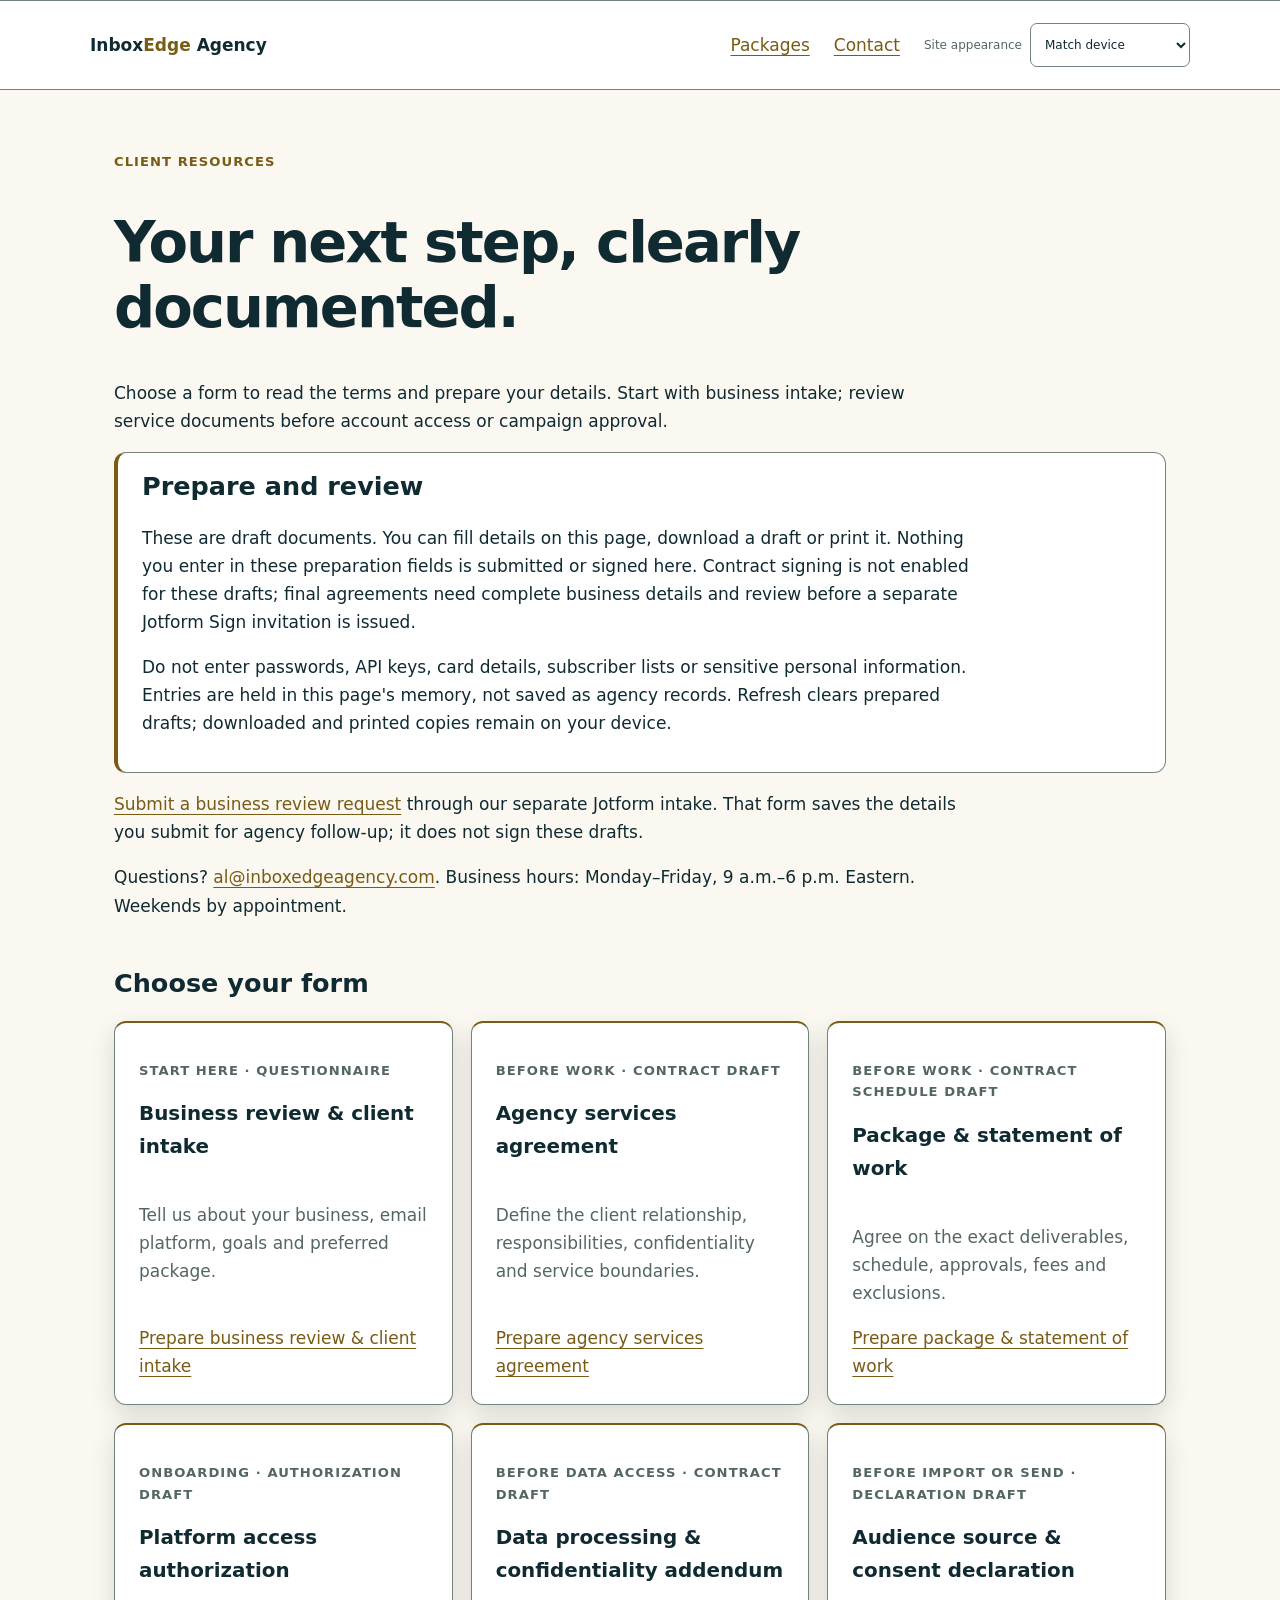
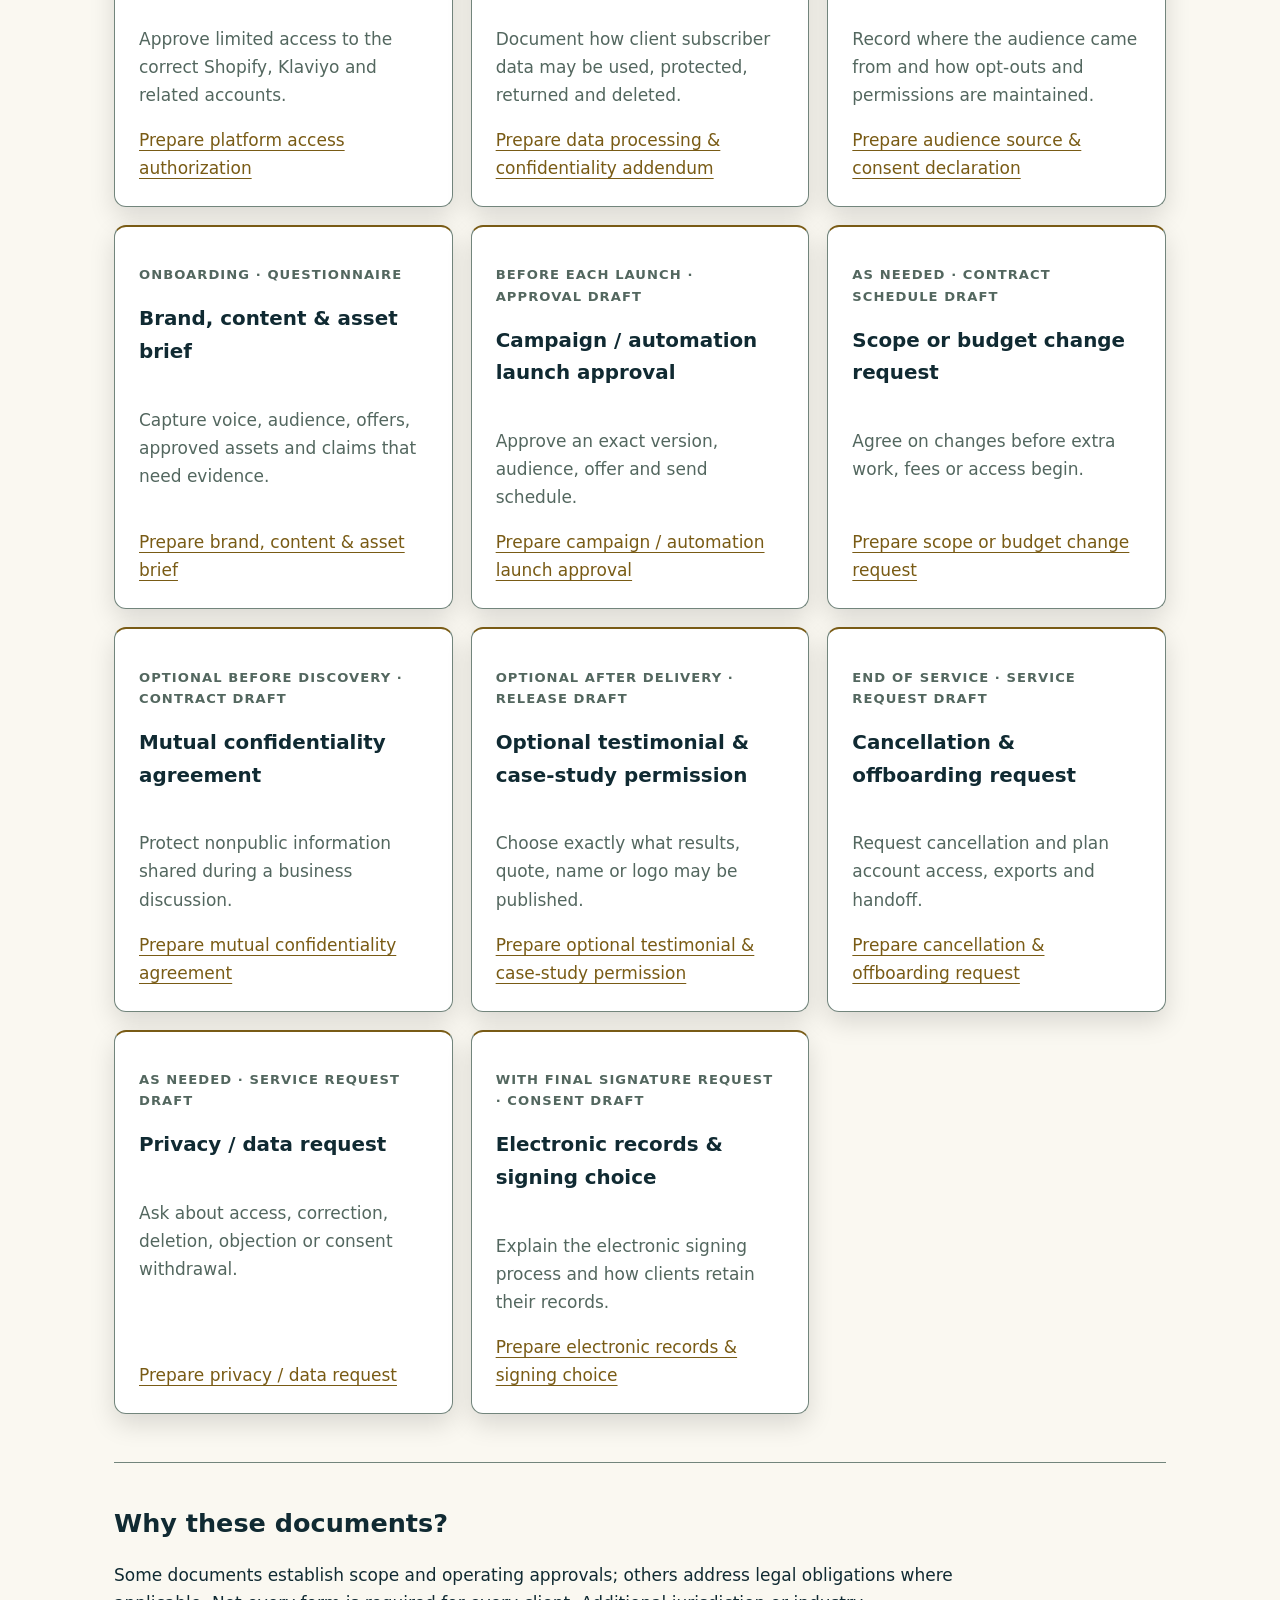
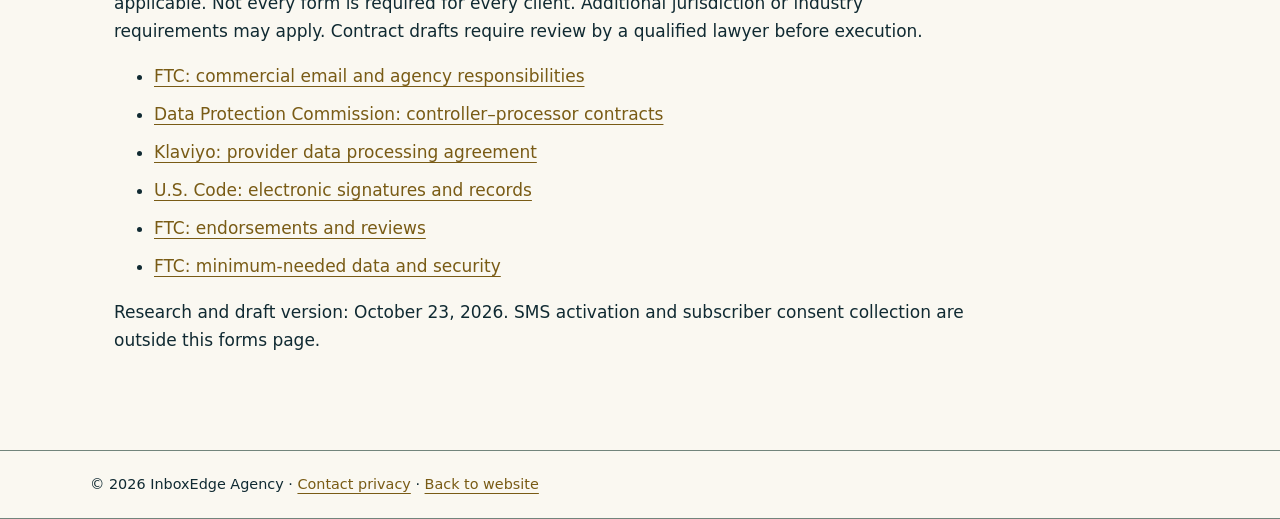
==== commit ad86ebe5: "Use confirmed standalone InboxEdge identity in site copy" ====
--- a/forms/index.html
+++ b/forms/index.html
@@ -21,4 +21,4 @@
 <li><a href="https://uscode.house.gov/view.xhtml?req=granuleid:USC-prelim-title15-section7001&amp;num=0&amp;edition=prelim">U.S. Code: electronic signatures and records</a></li>
 <li><a href="https://www.ftc.gov/business-guidance/advertising-marketing/endorsements-influencers-reviews">FTC: endorsements and reviews</a></li>
 <li><a href="https://www.ftc.gov/business-guidance/resources/start-security-guide-business">FTC: minimum-needed data and security</a></li></ul><p>Research and draft version: October 23, 2026. SMS activation and subscriber consent collection are outside this forms page.</p></section>
-</main><footer>© 2026 TiQology Holdings LLC, doing business as InboxEdge Agency · <a href="/#privacy">Contact privacy</a> · <a href="/">Back to website</a></footer></body></html>
+</main><footer>© 2026 InboxEdge Agency · <a href="/#privacy">Contact privacy</a> · <a href="/">Back to website</a></footer></body></html>
